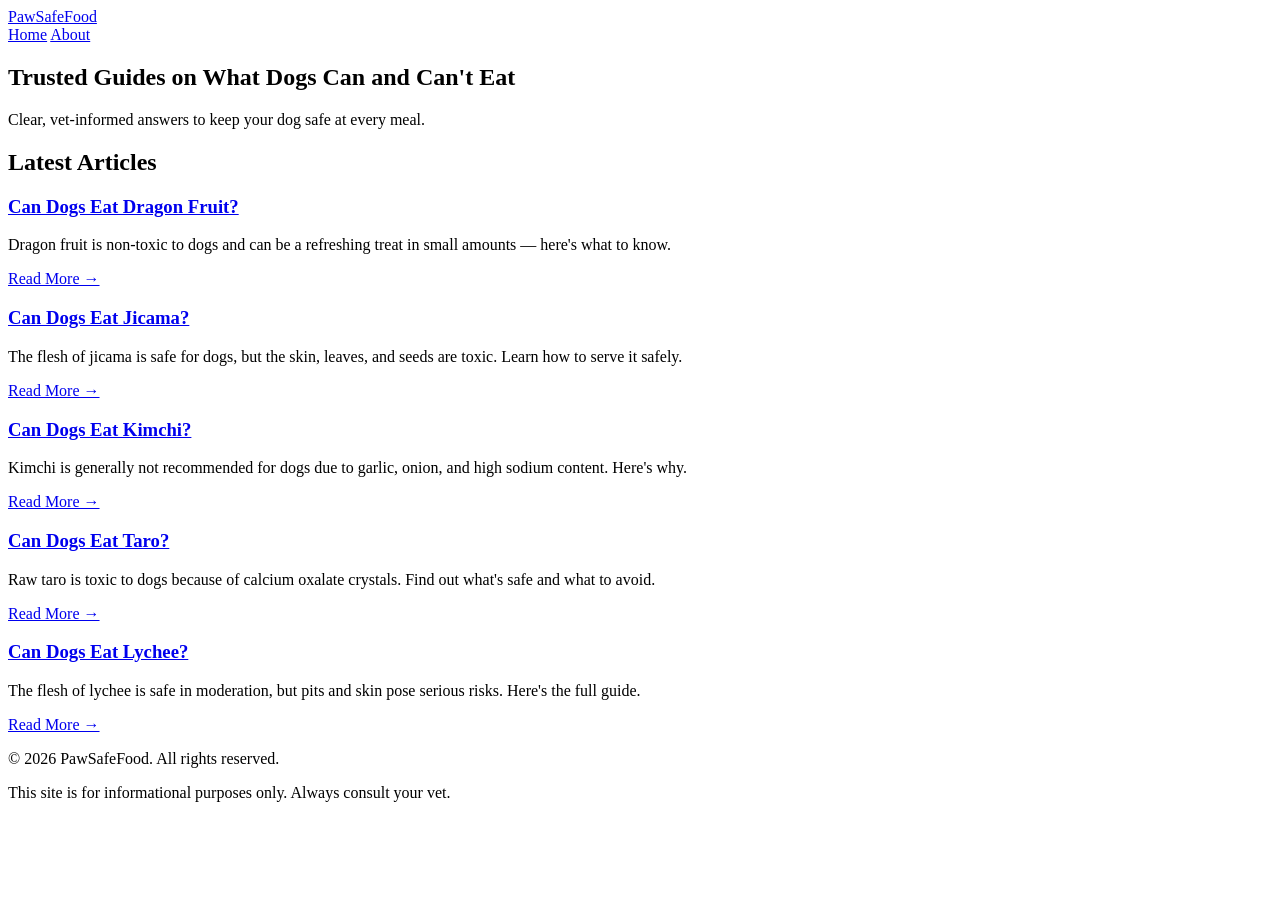
==== index.html @ c2ae6571 "Create index.html" ====
<!DOCTYPE html>
<html lang="en">
<head>
    <meta charset="UTF-8">
    <meta name="viewport" content="width=device-width, initial-scale=1.0">
    <title>PawSafeFood - Trusted Guides on What Dogs Can and Can't Eat</title>
    <meta name="description" content="PawSafeFood provides trusted, vet-informed guides on what dogs can and can't eat. Find safe foods, toxic foods, and feeding tips for your dog.">
    <meta name="keywords" content="dog food safety, what dogs can eat, foods toxic to dogs, dog diet guide">
    <link rel="stylesheet" href="style.css">
</head>
<body>

    <!-- Navigation -->
    <header class="site-header">
        <div class="container nav-container">
            <a href="index.html" class="site-logo">PawSafeFood</a>
            <nav class="site-nav">
                <a href="index.html">Home</a>
                <a href="about.html">About</a>
            </nav>
        </div>
    </header>

    <!-- Hero Section -->
    <section class="hero">
        <div class="container">
            <h1>Trusted Guides on What Dogs Can and Can't Eat</h1>
            <p class="hero-subtitle">Clear, vet-informed answers to keep your dog safe at every meal.</p>
        </div>
    </section>

    <!-- Article List -->
    <main class="container main-content">
        <h2 class="section-title">Latest Articles</h2>

        <div class="article-grid">

            <article class="article-card">
                <div class="card-image-placeholder" aria-label="Dragon fruit and dog illustration"></div>
                <div class="card-body">
                    <h3><a href="article-template.html">Can Dogs Eat Dragon Fruit?</a></h3>
                    <p>Dragon fruit is non-toxic to dogs and can be a refreshing treat in small amounts — here's what to know.</p>
                    <a href="article-template.html" class="read-more">Read More →</a>
                </div>
            </article>

            <article class="article-card">
                <div class="card-image-placeholder" aria-label="Jicama and dog illustration"></div>
                <div class="card-body">
                    <h3><a href="article-template.html">Can Dogs Eat Jicama?</a></h3>
                    <p>The flesh of jicama is safe for dogs, but the skin, leaves, and seeds are toxic. Learn how to serve it safely.</p>
                    <a href="article-template.html" class="read-more">Read More →</a>
                </div>
            </article>

            <article class="article-card">
                <div class="card-image-placeholder" aria-label="Kimchi and dog illustration"></div>
                <div class="card-body">
                    <h3><a href="article-template.html">Can Dogs Eat Kimchi?</a></h3>
                    <p>Kimchi is generally not recommended for dogs due to garlic, onion, and high sodium content. Here's why.</p>
                    <a href="article-template.html" class="read-more">Read More →</a>
                </div>
            </article>

            <article class="article-card">
                <div class="card-image-placeholder" aria-label="Taro root and dog illustration"></div>
                <div class="card-body">
                    <h3><a href="article-template.html">Can Dogs Eat Taro?</a></h3>
                    <p>Raw taro is toxic to dogs because of calcium oxalate crystals. Find out what's safe and what to avoid.</p>
                    <a href="article-template.html" class="read-more">Read More →</a>
                </div>
            </article>

            <article class="article-card">
                <div class="card-image-placeholder" aria-label="Lychee fruit and dog illustration"></div>
                <div class="card-body">
                    <h3><a href="article-template.html">Can Dogs Eat Lychee?</a></h3>
                    <p>The flesh of lychee is safe in moderation, but pits and skin pose serious risks. Here's the full guide.</p>
                    <a href="article-template.html" class="read-more">Read More →</a>
                </div>
            </article>

        </div>
    </main>

    <!-- Footer -->
    <footer class="site-footer">
        <div class="container">
            <p class="copyright">&copy; 2026 PawSafeFood. All rights reserved.</p>
            <p class="disclaimer">This site is for informational purposes only. Always consult your vet.</p>
        </div>
    </footer>

</body>
</html>
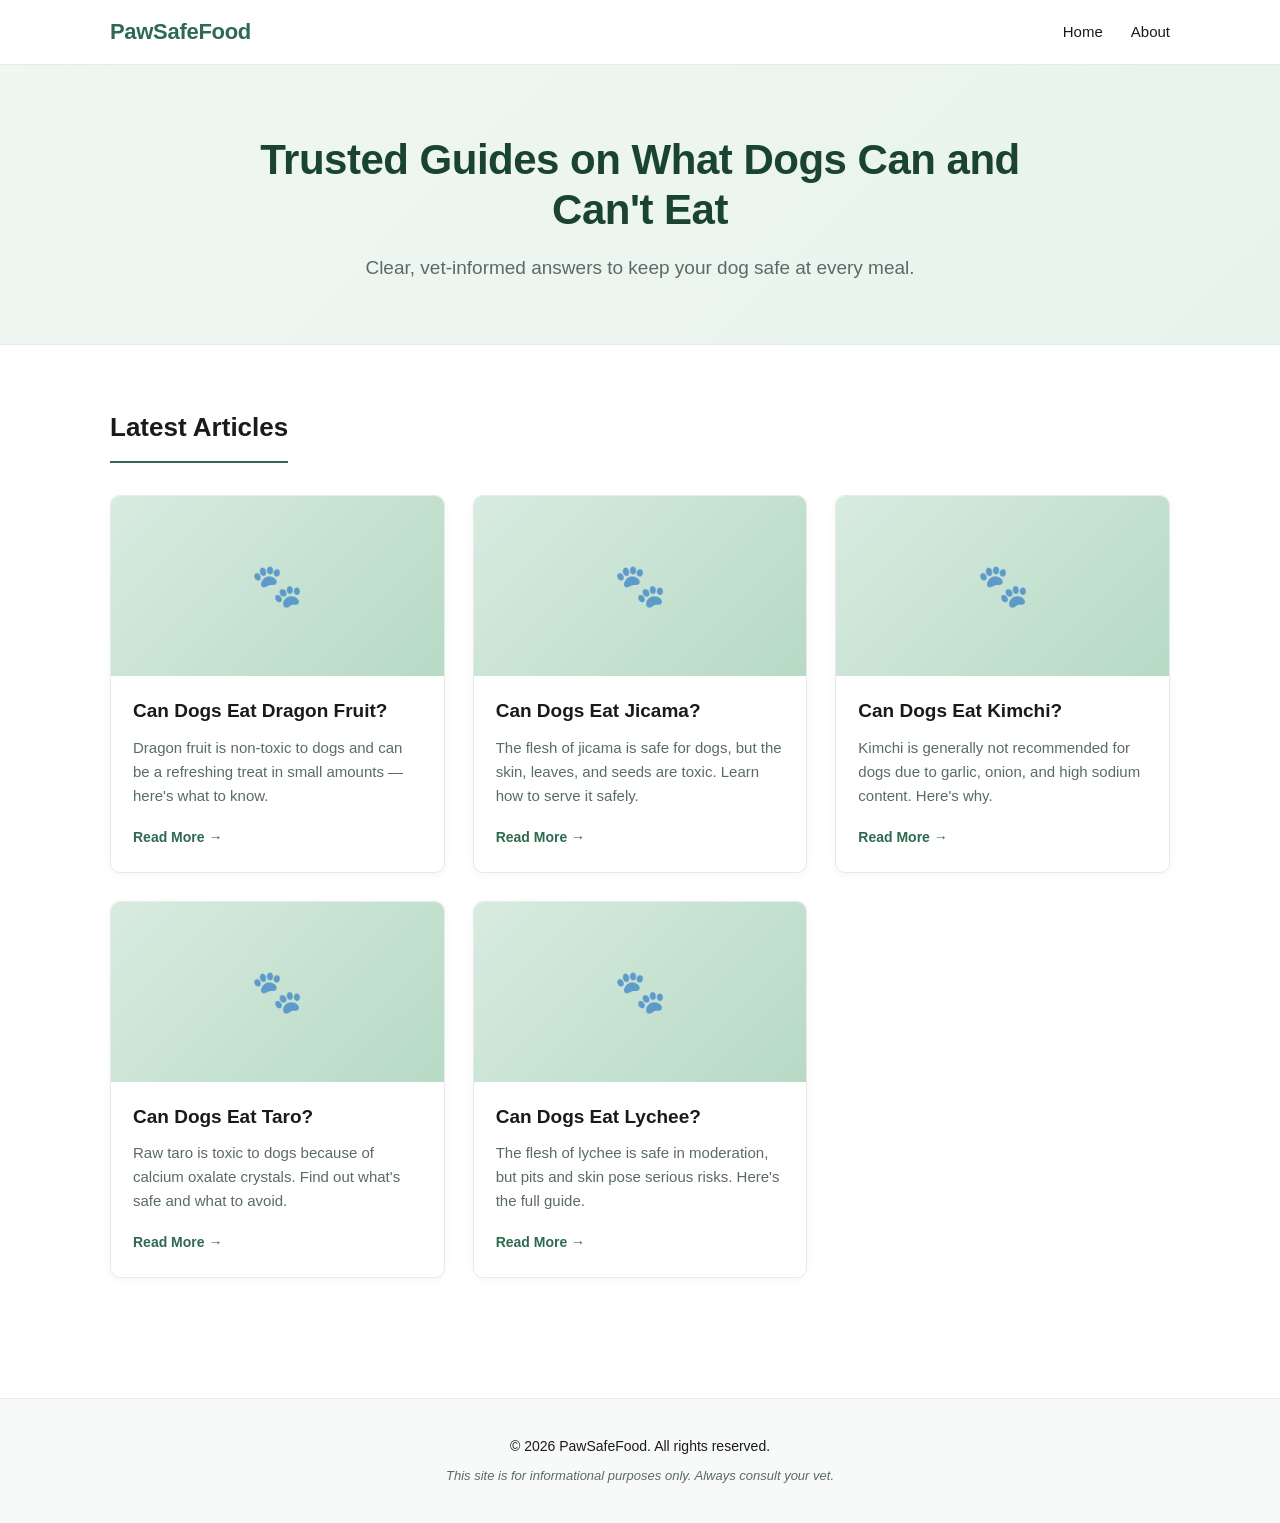
==== commit 84ee3285: "Add 4 new SEO articles and update index.html links - Add can-dogs-eat-jicama.html (peeled root safe," ====
--- a/index.html
+++ b/index.html
@@ -38,45 +38,45 @@
             <article class="article-card">
                 <div class="card-image-placeholder" aria-label="Dragon fruit and dog illustration"></div>
                 <div class="card-body">
-                    <h3><a href="article-template.html">Can Dogs Eat Dragon Fruit?</a></h3>
+                    <h3><a href="can-dogs-eat-dragon-fruit.html">Can Dogs Eat Dragon Fruit?</a></h3>
                     <p>Dragon fruit is non-toxic to dogs and can be a refreshing treat in small amounts — here's what to know.</p>
-                    <a href="article-template.html" class="read-more">Read More →</a>
+                    <a href="can-dogs-eat-dragon-fruit.html" class="read-more">Read More →</a>
                 </div>
             </article>
 
             <article class="article-card">
                 <div class="card-image-placeholder" aria-label="Jicama and dog illustration"></div>
                 <div class="card-body">
-                    <h3><a href="article-template.html">Can Dogs Eat Jicama?</a></h3>
+                    <h3><a href="can-dogs-eat-jicama.html">Can Dogs Eat Jicama?</a></h3>
                     <p>The flesh of jicama is safe for dogs, but the skin, leaves, and seeds are toxic. Learn how to serve it safely.</p>
-                    <a href="article-template.html" class="read-more">Read More →</a>
+                    <a href="can-dogs-eat-jicama.html" class="read-more">Read More →</a>
                 </div>
             </article>
 
             <article class="article-card">
                 <div class="card-image-placeholder" aria-label="Kimchi and dog illustration"></div>
                 <div class="card-body">
-                    <h3><a href="article-template.html">Can Dogs Eat Kimchi?</a></h3>
+                    <h3><a href="can-dogs-eat-kimchi.html">Can Dogs Eat Kimchi?</a></h3>
                     <p>Kimchi is generally not recommended for dogs due to garlic, onion, and high sodium content. Here's why.</p>
-                    <a href="article-template.html" class="read-more">Read More →</a>
+                    <a href="can-dogs-eat-kimchi.html" class="read-more">Read More →</a>
                 </div>
             </article>
 
             <article class="article-card">
                 <div class="card-image-placeholder" aria-label="Taro root and dog illustration"></div>
                 <div class="card-body">
-                    <h3><a href="article-template.html">Can Dogs Eat Taro?</a></h3>
+                    <h3><a href="can-dogs-eat-taro.html">Can Dogs Eat Taro?</a></h3>
                     <p>Raw taro is toxic to dogs because of calcium oxalate crystals. Find out what's safe and what to avoid.</p>
-                    <a href="article-template.html" class="read-more">Read More →</a>
+                    <a href="can-dogs-eat-taro.html" class="read-more">Read More →</a>
                 </div>
             </article>
 
             <article class="article-card">
                 <div class="card-image-placeholder" aria-label="Lychee fruit and dog illustration"></div>
                 <div class="card-body">
-                    <h3><a href="article-template.html">Can Dogs Eat Lychee?</a></h3>
+                    <h3><a href="can-dogs-eat-lychee.html">Can Dogs Eat Lychee?</a></h3>
                     <p>The flesh of lychee is safe in moderation, but pits and skin pose serious risks. Here's the full guide.</p>
-                    <a href="article-template.html" class="read-more">Read More →</a>
+                    <a href="can-dogs-eat-lychee.html" class="read-more">Read More →</a>
                 </div>
             </article>
 
--- a/style.css
+++ b/style.css
@@ -0,0 +1,441 @@
+/* ==========================================================================
+   PawSafeFood - Main Stylesheet
+   ========================================================================== */
+
+/* Reset & Base
+   ========================================================================== */
+*,
+*::before,
+*::after {
+    box-sizing: border-box;
+    margin: 0;
+    padding: 0;
+}
+
+:root {
+    --primary: #2d6a4f;
+    --primary-dark: #1b4332;
+    --primary-light: #52b788;
+    --bg: #ffffff;
+    --bg-alt: #f8faf9;
+    --text: #1a1a1a;
+    --text-muted: #5a6b65;
+    --border: #e5ebe8;
+    --shadow: 0 2px 8px rgba(0, 0, 0, 0.04);
+    --shadow-hover: 0 8px 24px rgba(45, 106, 79, 0.12);
+    --radius: 10px;
+    --content-width: 1100px;
+    --article-width: 720px;
+}
+
+html {
+    scroll-behavior: smooth;
+    -webkit-text-size-adjust: 100%;
+}
+
+body {
+    font-family: -apple-system, BlinkMacSystemFont, "Segoe UI", Roboto, Oxygen,
+        Ubuntu, Cantarell, "Helvetica Neue", Arial, sans-serif;
+    font-size: 17px;
+    line-height: 1.7;
+    color: var(--text);
+    background-color: var(--bg);
+    -webkit-font-smoothing: antialiased;
+    -moz-osx-font-smoothing: grayscale;
+}
+
+img {
+    max-width: 100%;
+    height: auto;
+    display: block;
+}
+
+a {
+    color: var(--primary);
+    text-decoration: none;
+    transition: color 0.2s ease;
+}
+
+a:hover {
+    color: var(--primary-dark);
+}
+
+/* Layout
+   ========================================================================== */
+.container {
+    width: 100%;
+    max-width: var(--content-width);
+    margin: 0 auto;
+    padding: 0 20px;
+}
+
+/* Header / Navigation
+   ========================================================================== */
+.site-header {
+    background-color: var(--bg);
+    border-bottom: 1px solid var(--border);
+    position: sticky;
+    top: 0;
+    z-index: 100;
+}
+
+.nav-container {
+    display: flex;
+    align-items: center;
+    justify-content: space-between;
+    height: 64px;
+}
+
+.site-logo {
+    font-size: 22px;
+    font-weight: 700;
+    color: var(--primary);
+    letter-spacing: -0.3px;
+}
+
+.site-logo:hover {
+    color: var(--primary-dark);
+}
+
+.site-nav {
+    display: flex;
+    gap: 28px;
+}
+
+.site-nav a {
+    color: var(--text);
+    font-weight: 500;
+    font-size: 15px;
+}
+
+.site-nav a:hover {
+    color: var(--primary);
+}
+
+/* Hero
+   ========================================================================== */
+.hero {
+    background: linear-gradient(135deg, #f0f7f3 0%, #e8f3ed 100%);
+    padding: 70px 0 60px;
+    text-align: center;
+    border-bottom: 1px solid var(--border);
+}
+
+.hero h1 {
+    font-size: clamp(28px, 5vw, 42px);
+    font-weight: 800;
+    color: var(--primary-dark);
+    margin-bottom: 16px;
+    line-height: 1.2;
+    letter-spacing: -0.5px;
+    max-width: 800px;
+    margin-left: auto;
+    margin-right: auto;
+}
+
+.hero-subtitle {
+    font-size: clamp(16px, 2.5vw, 19px);
+    color: var(--text-muted);
+    max-width: 620px;
+    margin: 0 auto;
+}
+
+/* Main Content
+   ========================================================================== */
+.main-content {
+    padding: 60px 20px;
+}
+
+.section-title {
+    font-size: 26px;
+    font-weight: 700;
+    color: var(--text);
+    margin-bottom: 32px;
+    padding-bottom: 12px;
+    border-bottom: 2px solid var(--primary);
+    display: inline-block;
+}
+
+/* Article Grid & Cards
+   ========================================================================== */
+.article-grid {
+    display: grid;
+    grid-template-columns: repeat(auto-fill, minmax(300px, 1fr));
+    gap: 28px;
+}
+
+.article-card {
+    background-color: var(--bg);
+    border: 1px solid var(--border);
+    border-radius: var(--radius);
+    overflow: hidden;
+    box-shadow: var(--shadow);
+    transition: transform 0.25s ease, box-shadow 0.25s ease,
+        border-color 0.25s ease;
+    display: flex;
+    flex-direction: column;
+}
+
+.article-card:hover {
+    transform: translateY(-4px);
+    box-shadow: var(--shadow-hover);
+    border-color: var(--primary-light);
+}
+
+.card-image-placeholder {
+    width: 100%;
+    height: 180px;
+    background: linear-gradient(135deg, #d8ebe0 0%, #b7dac5 100%);
+    position: relative;
+}
+
+.card-image-placeholder::after {
+    content: "🐾";
+    position: absolute;
+    top: 50%;
+    left: 50%;
+    transform: translate(-50%, -50%);
+    font-size: 42px;
+    opacity: 0.6;
+}
+
+.card-body {
+    padding: 22px;
+    flex: 1;
+    display: flex;
+    flex-direction: column;
+}
+
+.card-body h3 {
+    font-size: 19px;
+    font-weight: 700;
+    margin-bottom: 12px;
+    line-height: 1.35;
+}
+
+.card-body h3 a {
+    color: var(--text);
+}
+
+.article-card:hover .card-body h3 a {
+    color: var(--primary);
+}
+
+.card-body p {
+    color: var(--text-muted);
+    font-size: 15px;
+    line-height: 1.6;
+    margin-bottom: 18px;
+    flex: 1;
+}
+
+.read-more {
+    font-weight: 600;
+    font-size: 14px;
+    color: var(--primary);
+    align-self: flex-start;
+}
+
+.read-more:hover {
+    color: var(--primary-dark);
+    transform: translateX(2px);
+}
+
+/* Article Page
+   ========================================================================== */
+.article-page {
+    padding: 50px 20px 60px;
+}
+
+.article-content {
+    max-width: var(--article-width);
+    margin: 0 auto;
+}
+
+.article-header {
+    margin-bottom: 32px;
+    text-align: center;
+}
+
+.article-header h1 {
+    font-size: clamp(26px, 4.5vw, 38px);
+    font-weight: 800;
+    color: var(--text);
+    line-height: 1.25;
+    margin-bottom: 14px;
+    letter-spacing: -0.4px;
+}
+
+.article-meta {
+    color: var(--text-muted);
+    font-size: 14px;
+}
+
+.article-meta .separator {
+    margin: 0 8px;
+    opacity: 0.5;
+}
+
+.article-image-placeholder {
+    width: 100%;
+    height: 320px;
+    background: linear-gradient(135deg, #d8ebe0 0%, #b7dac5 100%);
+    border-radius: var(--radius);
+    margin-bottom: 36px;
+    position: relative;
+}
+
+.article-image-placeholder::after {
+    content: "🐾";
+    position: absolute;
+    top: 50%;
+    left: 50%;
+    transform: translate(-50%, -50%);
+    font-size: 64px;
+    opacity: 0.5;
+}
+
+.article-body {
+    font-size: 17px;
+    line-height: 1.8;
+    color: var(--text);
+}
+
+.article-body .lead {
+    font-size: 19px;
+    color: var(--text-muted);
+    margin-bottom: 28px;
+    font-weight: 400;
+    line-height: 1.7;
+}
+
+.article-body h2 {
+    font-size: 24px;
+    font-weight: 700;
+    color: var(--primary-dark);
+    margin: 40px 0 16px;
+    line-height: 1.3;
+}
+
+.article-body h3 {
+    font-size: 20px;
+    font-weight: 700;
+    color: var(--text);
+    margin: 28px 0 12px;
+}
+
+.article-body p {
+    margin-bottom: 18px;
+}
+
+.article-body ul,
+.article-body ol {
+    margin: 0 0 22px 24px;
+}
+
+.article-body li {
+    margin-bottom: 8px;
+}
+
+/* Related Articles Section
+   ========================================================================== */
+.related-section {
+    max-width: var(--content-width);
+    margin: 70px auto 0;
+    padding-top: 50px;
+    border-top: 1px solid var(--border);
+}
+
+.related-section .section-title {
+    margin-bottom: 28px;
+}
+
+.related-section .article-grid {
+    grid-template-columns: repeat(auto-fill, minmax(260px, 1fr));
+}
+
+/* Footer
+   ========================================================================== */
+.site-footer {
+    background-color: var(--bg-alt);
+    border-top: 1px solid var(--border);
+    padding: 36px 0;
+    margin-top: 60px;
+    text-align: center;
+}
+
+.site-footer .copyright {
+    color: var(--text);
+    font-size: 14px;
+    font-weight: 500;
+    margin-bottom: 6px;
+}
+
+.site-footer .disclaimer {
+    color: var(--text-muted);
+    font-size: 13px;
+    font-style: italic;
+}
+
+/* Responsive
+   ========================================================================== */
+@media (max-width: 640px) {
+    .nav-container {
+        height: 56px;
+    }
+
+    .site-logo {
+        font-size: 19px;
+    }
+
+    .site-nav {
+        gap: 18px;
+    }
+
+    .site-nav a {
+        font-size: 14px;
+    }
+
+    .hero {
+        padding: 50px 0 40px;
+    }
+
+    .main-content {
+        padding: 40px 16px;
+    }
+
+    .article-grid {
+        grid-template-columns: 1fr;
+        gap: 20px;
+    }
+
+    .card-image-placeholder {
+        height: 160px;
+    }
+
+    .article-image-placeholder {
+        height: 220px;
+    }
+
+    .article-body {
+        font-size: 16px;
+    }
+
+    .article-body h2 {
+        font-size: 21px;
+    }
+
+    .article-body h3 {
+        font-size: 18px;
+    }
+}
+
+@media (max-width: 380px) {
+    .container {
+        padding: 0 14px;
+    }
+
+    .site-nav {
+        gap: 14px;
+    }
+}
